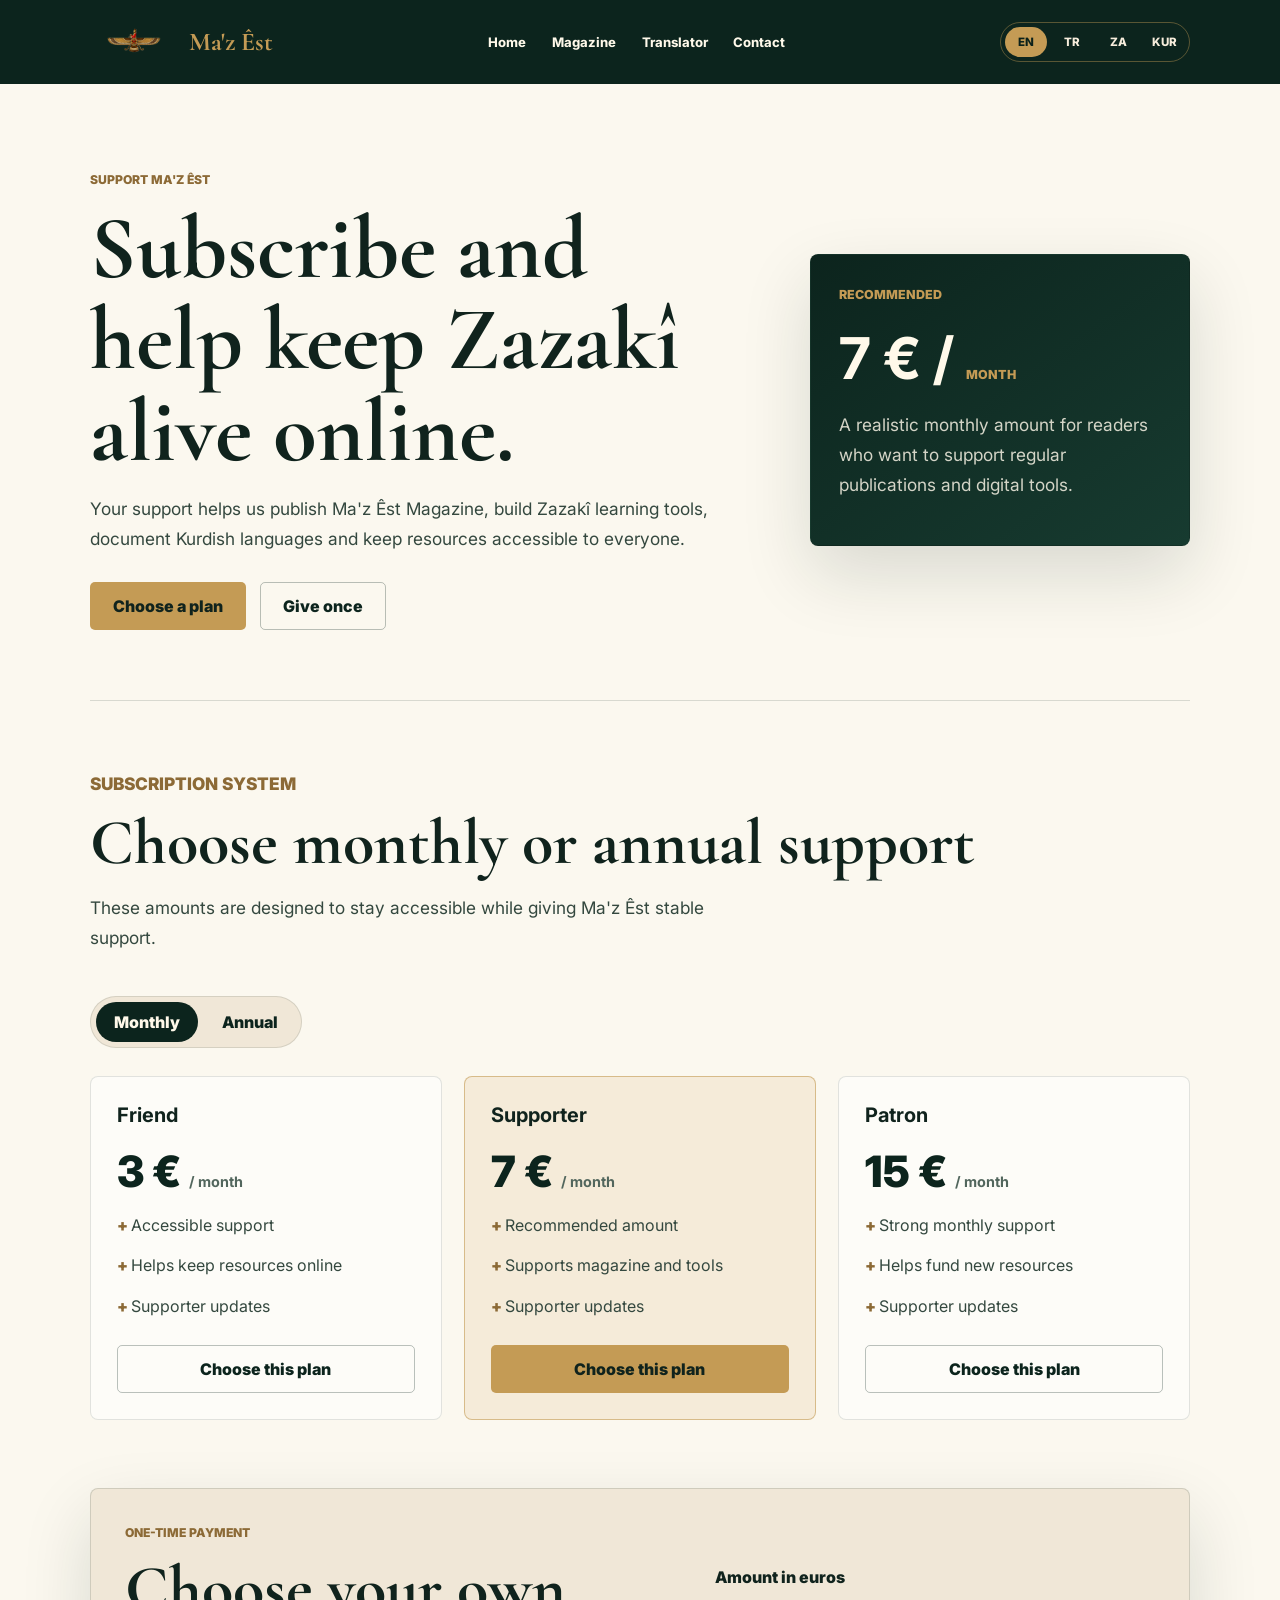
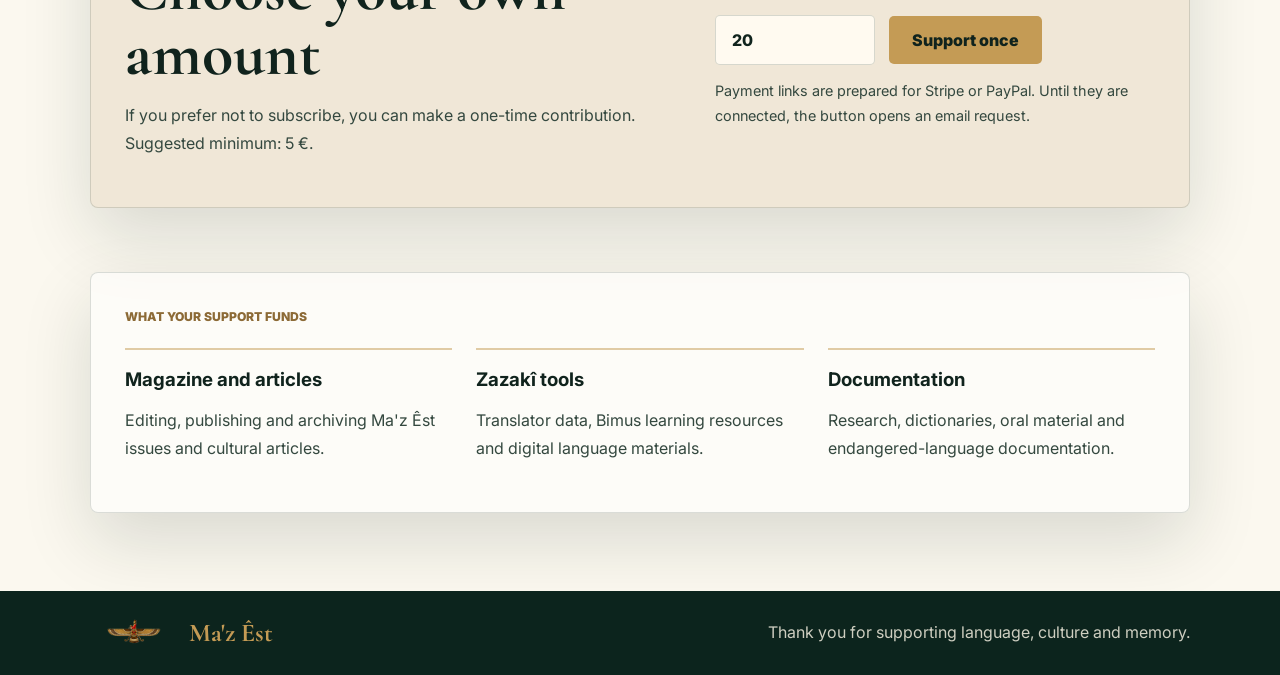
==== abonnement/index.html @ 2671dc8d "Add multilingual subscription page" ====
<!doctype html>
<html lang="en">
  <head>
    <meta charset="UTF-8" />
    <meta name="viewport" content="width=device-width, initial-scale=1.0" />
    <meta name="description" content="Subscribe to Ma'z Êst or make a one-time contribution to support Kurdish language documentation, Zazakî resources and cultural publications." />
    <title>Subscribe to Ma'z Êst</title>
    <link rel="preconnect" href="https://fonts.googleapis.com" />
    <link rel="preconnect" href="https://fonts.gstatic.com" crossorigin />
    <link href="https://fonts.googleapis.com/css2?family=Cormorant+Garamond:wght@600;700&family=Inter:wght@400;500;600;700;800&display=swap" rel="stylesheet" />
    <link rel="stylesheet" href="styles.css" />
  </head>
  <body>
    <header class="site-header">
      <a class="brand" href="../index.html" aria-label="Ma'z Êst home">
        <img src="../assets/logosans.png" alt="" />
        <span>Ma'z Êst</span>
      </a>
      <nav class="top-nav" aria-label="Main navigation">
        <a href="../index.html" data-copy="navHome">Home</a>
        <a href="../magazine.html" data-copy="navMagazine">Magazine</a>
        <a href="../translator.html" data-copy="navTranslator">Translator</a>
        <a href="../index.html#contact" data-copy="navContact">Contact</a>
      </nav>
      <div class="language-switch" aria-label="Language">
        <button type="button" class="active" data-lang="en">EN</button>
        <button type="button" data-lang="tr">TR</button>
        <button type="button" data-lang="za">ZA</button>
        <button type="button" data-lang="ku">KUR</button>
      </div>
    </header>

    <main>
      <section class="hero">
        <div>
          <p class="eyebrow" data-copy="heroEyebrow">Support Ma'z Êst</p>
          <h1 data-copy="heroTitle">Subscribe and help keep Zazakî alive online.</h1>
          <p data-copy="heroText">Your support helps us publish Ma'z Êst Magazine, build Zazakî learning tools, document Kurdish languages and keep resources accessible to everyone.</p>
          <div class="hero-actions">
            <a class="button primary" href="#plans" data-copy="heroCta">Choose a plan</a>
            <a class="button secondary" href="#one-time" data-copy="heroGift">Give once</a>
          </div>
        </div>
        <aside class="impact-card">
          <span data-copy="impactLabel">Recommended</span>
          <strong>7 € / <span data-copy="monthShort">month</span></strong>
          <p data-copy="impactText">A realistic monthly amount for readers who want to support regular publications and digital tools.</p>
        </aside>
      </section>

      <section class="plans-section" id="plans">
        <div class="section-head">
          <p class="eyebrow" data-copy="plansEyebrow">Subscription system</p>
          <h2 data-copy="plansTitle">Choose monthly or annual support</h2>
          <p data-copy="plansText">These amounts are designed to stay accessible while giving Ma'z Êst stable support.</p>
        </div>

        <div class="billing-tabs" role="tablist" aria-label="Billing period">
          <button class="active" type="button" data-billing="monthly" data-copy="monthly">Monthly</button>
          <button type="button" data-billing="annual" data-copy="annual">Annual</button>
        </div>

        <div class="plan-grid" data-plan-grid></div>
      </section>

      <section class="one-time" id="one-time">
        <div>
          <p class="eyebrow" data-copy="oneTimeEyebrow">One-time payment</p>
          <h2 data-copy="oneTimeTitle">Choose your own amount</h2>
          <p data-copy="oneTimeText">If you prefer not to subscribe, you can make a one-time contribution. Suggested minimum: 5 €.</p>
        </div>
        <form class="custom-amount-form">
          <label for="customAmount" data-copy="amountLabel">Amount in euros</label>
          <div class="amount-row">
            <input id="customAmount" name="amount" type="number" min="5" step="1" value="20" />
            <button class="button primary" type="submit" data-copy="supportOnce">Support once</button>
          </div>
          <p class="form-note" data-copy="paymentNote">Payment links are prepared for Stripe or PayPal. Until they are connected, the button opens an email request.</p>
        </form>
      </section>

      <section class="use-section">
        <p class="eyebrow" data-copy="useEyebrow">What your support funds</p>
        <div class="use-grid">
          <article><h3 data-copy="use1Title">Magazine and articles</h3><p data-copy="use1Text">Editing, publishing and archiving Ma'z Êst issues and cultural articles.</p></article>
          <article><h3 data-copy="use2Title">Zazakî tools</h3><p data-copy="use2Text">Translator data, Bimus learning resources and digital language materials.</p></article>
          <article><h3 data-copy="use3Title">Documentation</h3><p data-copy="use3Text">Research, dictionaries, oral material and endangered-language documentation.</p></article>
        </div>
      </section>
    </main>

    <footer>
      <a class="brand" href="../index.html"><img src="../assets/logosans.png" alt="" /><span>Ma'z Êst</span></a>
      <p data-copy="footerText">Thank you for supporting language, culture and memory.</p>
    </footer>

    <script src="script.js"></script>
  </body>
</html>
---- abonnement/styles.css ----
:root {
  --ink: #10231d;
  --pine: #0c241d;
  --pine-2: #173b30;
  --gold: #c49b55;
  --paper: #fbf8ef;
  --sand: #f0e7d7;
  --line: rgba(32, 56, 47, 0.16);
  --shadow: 0 28px 70px rgba(16, 35, 29, 0.14);
}

* {
  box-sizing: border-box;
}

body {
  margin: 0;
  color: var(--ink);
  background: var(--paper);
  font-family: Inter, system-ui, sans-serif;
}

a {
  color: inherit;
  text-decoration: none;
}

.site-header,
footer {
  display: grid;
  grid-template-columns: auto 1fr auto;
  align-items: center;
  gap: 24px;
  padding: 18px 7vw;
  color: #fff9ea;
  background: var(--pine);
}

.brand {
  display: inline-flex;
  align-items: center;
  gap: 10px;
  color: var(--gold);
  font-family: "Cormorant Garamond", Georgia, serif;
  font-size: clamp(1.45rem, 2vw, 2rem);
  font-weight: 700;
  line-height: 1;
}

.brand img {
  width: clamp(74px, 7vw, 104px);
  height: 48px;
  object-fit: contain;
}

.top-nav {
  display: flex;
  justify-content: center;
  gap: clamp(14px, 2vw, 28px);
  font-size: 0.82rem;
  font-weight: 750;
}

.top-nav a:hover {
  color: var(--gold);
}

.language-switch {
  display: inline-flex;
  gap: 4px;
  padding: 4px;
  border: 1px solid rgba(196, 155, 85, 0.42);
  border-radius: 999px;
}

.language-switch button {
  min-width: 42px;
  min-height: 30px;
  color: #f7eddc;
  background: transparent;
  border: 0;
  border-radius: 999px;
  cursor: pointer;
  font: inherit;
  font-size: 0.72rem;
  font-weight: 800;
}

.language-switch button.active {
  color: #0b211a;
  background: var(--gold);
}

main {
  width: min(1180px, 86vw);
  margin: 0 auto;
}

.hero {
  display: grid;
  grid-template-columns: minmax(0, 1fr) minmax(280px, 380px);
  gap: 56px;
  align-items: center;
  padding: 86px 0 70px;
}

.eyebrow {
  margin: 0 0 12px;
  color: #8c6a36;
  font-size: 0.76rem;
  font-weight: 850;
  text-transform: uppercase;
}

h1,
h2,
h3 {
  margin: 0;
}

h1,
h2 {
  font-family: "Cormorant Garamond", Georgia, serif;
  line-height: 1.02;
}

h1 {
  max-width: 780px;
  font-size: clamp(3.25rem, 7vw, 7rem);
}

h2 {
  font-size: clamp(2.35rem, 5vw, 4.8rem);
}

p {
  color: #34483f;
  line-height: 1.72;
}

.hero p:not(.eyebrow),
.section-head p {
  max-width: 650px;
  font-size: 1.08rem;
}

.hero-actions,
.amount-row {
  display: flex;
  flex-wrap: wrap;
  gap: 14px;
  align-items: center;
  margin-top: 28px;
}

.button {
  display: inline-flex;
  min-height: 48px;
  align-items: center;
  justify-content: center;
  padding: 0 22px;
  border: 1px solid transparent;
  border-radius: 5px;
  cursor: pointer;
  font: inherit;
  font-weight: 850;
}

.button.primary {
  color: #10231d;
  background: var(--gold);
}

.button.secondary {
  color: var(--pine);
  background: transparent;
  border-color: rgba(12, 36, 29, 0.28);
}

.impact-card,
.one-time,
.use-section {
  border: 1px solid var(--line);
  border-radius: 8px;
  box-shadow: var(--shadow);
}

.impact-card {
  padding: 28px;
  color: #fff9ea;
  background: linear-gradient(145deg, var(--pine), var(--pine-2));
}

.impact-card span {
  color: var(--gold);
  font-size: 0.78rem;
  font-weight: 850;
  text-transform: uppercase;
}

.impact-card strong {
  display: block;
  margin: 20px 0 12px;
  font-size: clamp(2.4rem, 4.5vw, 4rem);
}

.impact-card p {
  color: rgba(255, 249, 234, 0.82);
}

.plans-section {
  padding: 68px 0;
  border-top: 1px solid var(--line);
}

.billing-tabs {
  display: inline-flex;
  gap: 6px;
  margin: 26px 0 28px;
  padding: 5px;
  background: var(--sand);
  border: 1px solid rgba(32, 56, 47, 0.13);
  border-radius: 999px;
}

.billing-tabs button {
  min-height: 40px;
  padding: 0 18px;
  color: var(--pine);
  background: transparent;
  border: 0;
  border-radius: 999px;
  cursor: pointer;
  font: inherit;
  font-weight: 850;
}

.billing-tabs button.active {
  color: #fff9ea;
  background: var(--pine);
}

.plan-grid {
  display: grid;
  grid-template-columns: repeat(3, minmax(0, 1fr));
  gap: 22px;
}

.plan-card {
  display: grid;
  gap: 18px;
  padding: 26px;
  background: rgba(255, 255, 255, 0.56);
  border: 1px solid rgba(32, 56, 47, 0.13);
  border-radius: 8px;
}

.plan-card.recommended {
  background: #f5ebd9;
  border-color: rgba(196, 155, 85, 0.6);
}

.plan-card h3 {
  font-size: 1.25rem;
}

.plan-price {
  color: var(--pine);
  font-size: 2.7rem;
  font-weight: 850;
}

.plan-price span {
  color: #52665d;
  font-size: 0.9rem;
  font-weight: 700;
}

.plan-card ul {
  display: grid;
  gap: 10px;
  min-height: 112px;
  margin: 0;
  padding: 0;
  color: #34483f;
  list-style: none;
}

.plan-card li::before {
  content: "+ ";
  color: #8c6a36;
  font-weight: 900;
}

.one-time {
  display: grid;
  grid-template-columns: minmax(0, 1fr) minmax(280px, 440px);
  gap: 34px;
  align-items: center;
  padding: 34px;
  background: var(--sand);
}

.custom-amount-form label {
  display: block;
  margin-bottom: 8px;
  font-weight: 850;
}

.custom-amount-form input {
  width: 160px;
  min-height: 50px;
  padding: 0 16px;
  color: var(--ink);
  background: #fffaf0;
  border: 1px solid rgba(32, 56, 47, 0.18);
  border-radius: 5px;
  font: inherit;
  font-weight: 800;
}

.form-note {
  margin-bottom: 0;
  font-size: 0.9rem;
}

.use-section {
  margin: 64px 0 78px;
  padding: 34px;
  background: rgba(255, 255, 255, 0.54);
}

.use-grid {
  display: grid;
  grid-template-columns: repeat(3, minmax(0, 1fr));
  gap: 24px;
  margin-top: 20px;
}

.use-grid article {
  padding-top: 18px;
  border-top: 2px solid rgba(196, 155, 85, 0.5);
}

footer {
  grid-template-columns: auto 1fr;
}

footer p {
  justify-self: end;
  margin: 0;
  color: rgba(255, 249, 234, 0.8);
}

@media (max-width: 920px) {
  .site-header {
    grid-template-columns: 1fr auto;
  }

  .top-nav {
    grid-column: 1 / -1;
    order: 3;
    justify-content: flex-start;
    overflow-x: auto;
  }

  .hero,
  .one-time {
    grid-template-columns: 1fr;
  }

  .plan-grid,
  .use-grid {
    grid-template-columns: 1fr;
  }
}

@media (max-width: 620px) {
  .site-header,
  footer {
    padding-inline: 22px;
  }

  main {
    width: min(100% - 44px, 560px);
  }

  .hero {
    padding-top: 54px;
  }

  h1 {
    font-size: clamp(2.8rem, 15vw, 4.4rem);
  }

  .one-time,
  .use-section {
    padding: 24px;
  }

  footer {
    grid-template-columns: 1fr;
  }

  footer p {
    justify-self: start;
  }
}
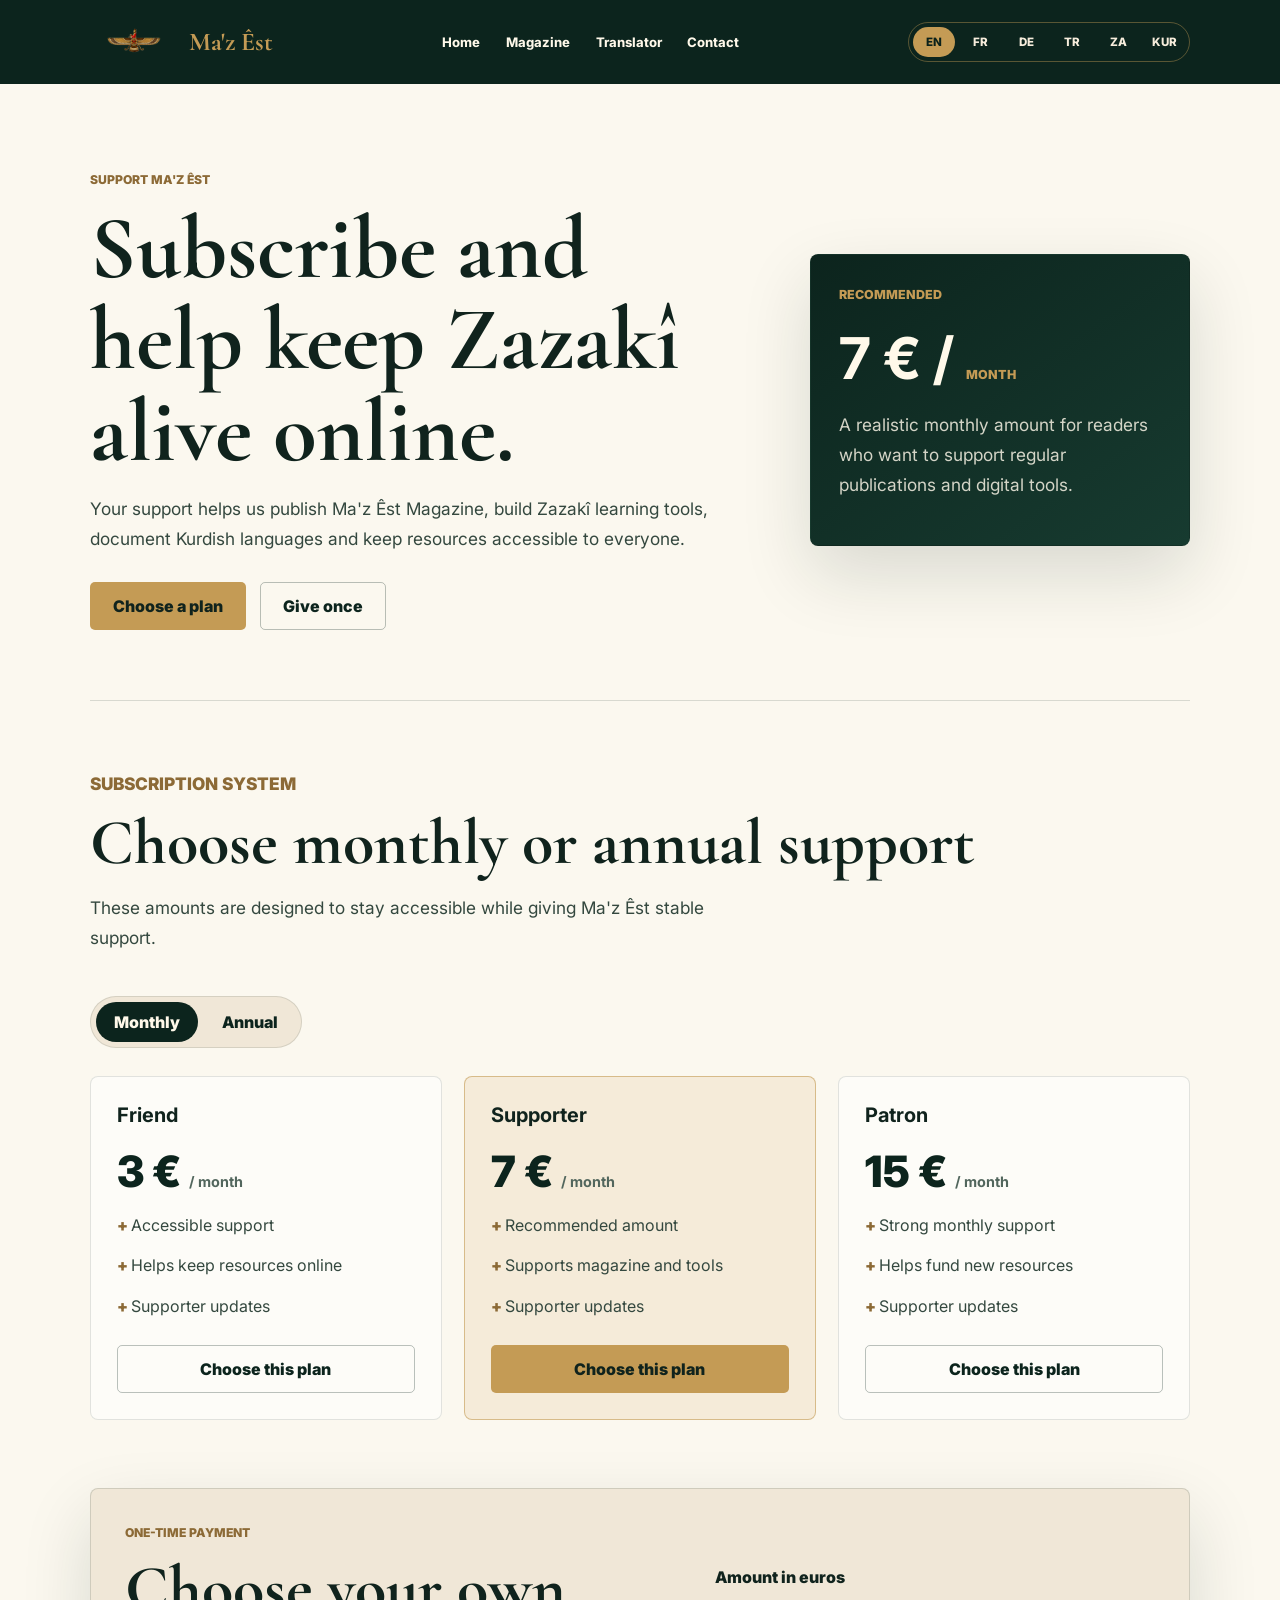
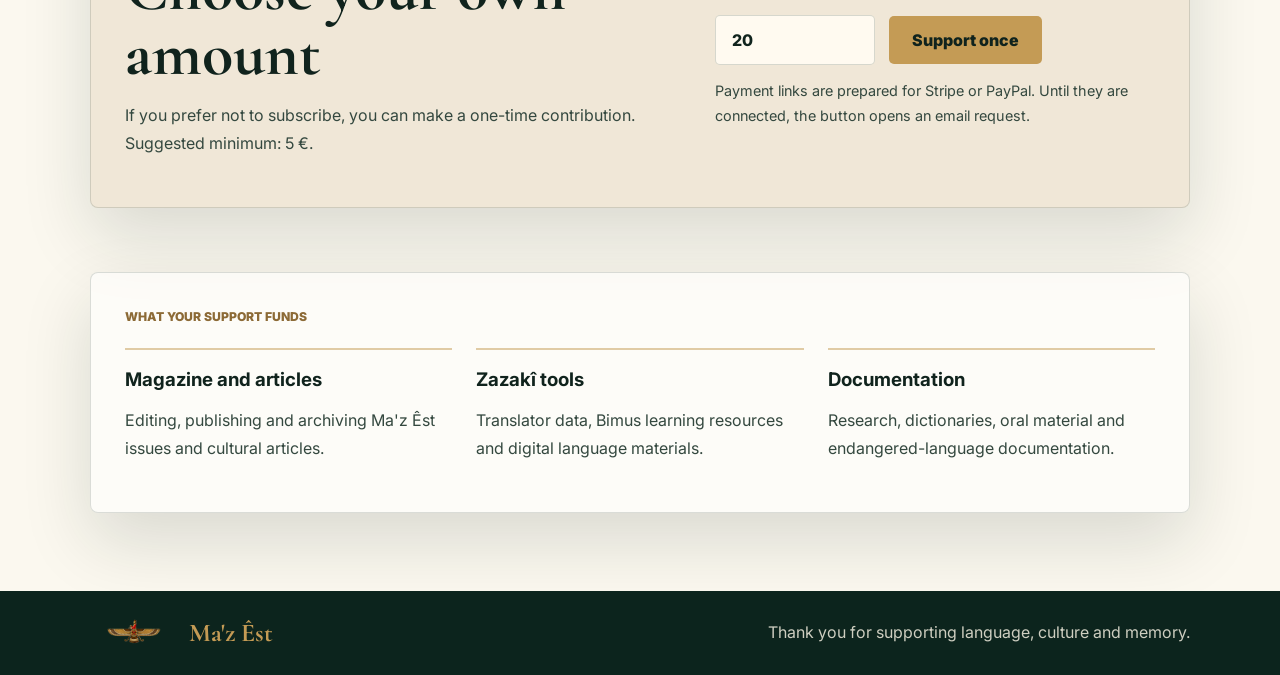
==== commit 736840f1: "Auto-detect visitor language" ====
--- a/abonnement/index.html
+++ b/abonnement/index.html
@@ -24,6 +24,8 @@
       </nav>
       <div class="language-switch" aria-label="Language">
         <button type="button" class="active" data-lang="en">EN</button>
+        <button type="button" data-lang="fr">FR</button>
+        <button type="button" data-lang="de">DE</button>
         <button type="button" data-lang="tr">TR</button>
         <button type="button" data-lang="za">ZA</button>
         <button type="button" data-lang="ku">KUR</button>
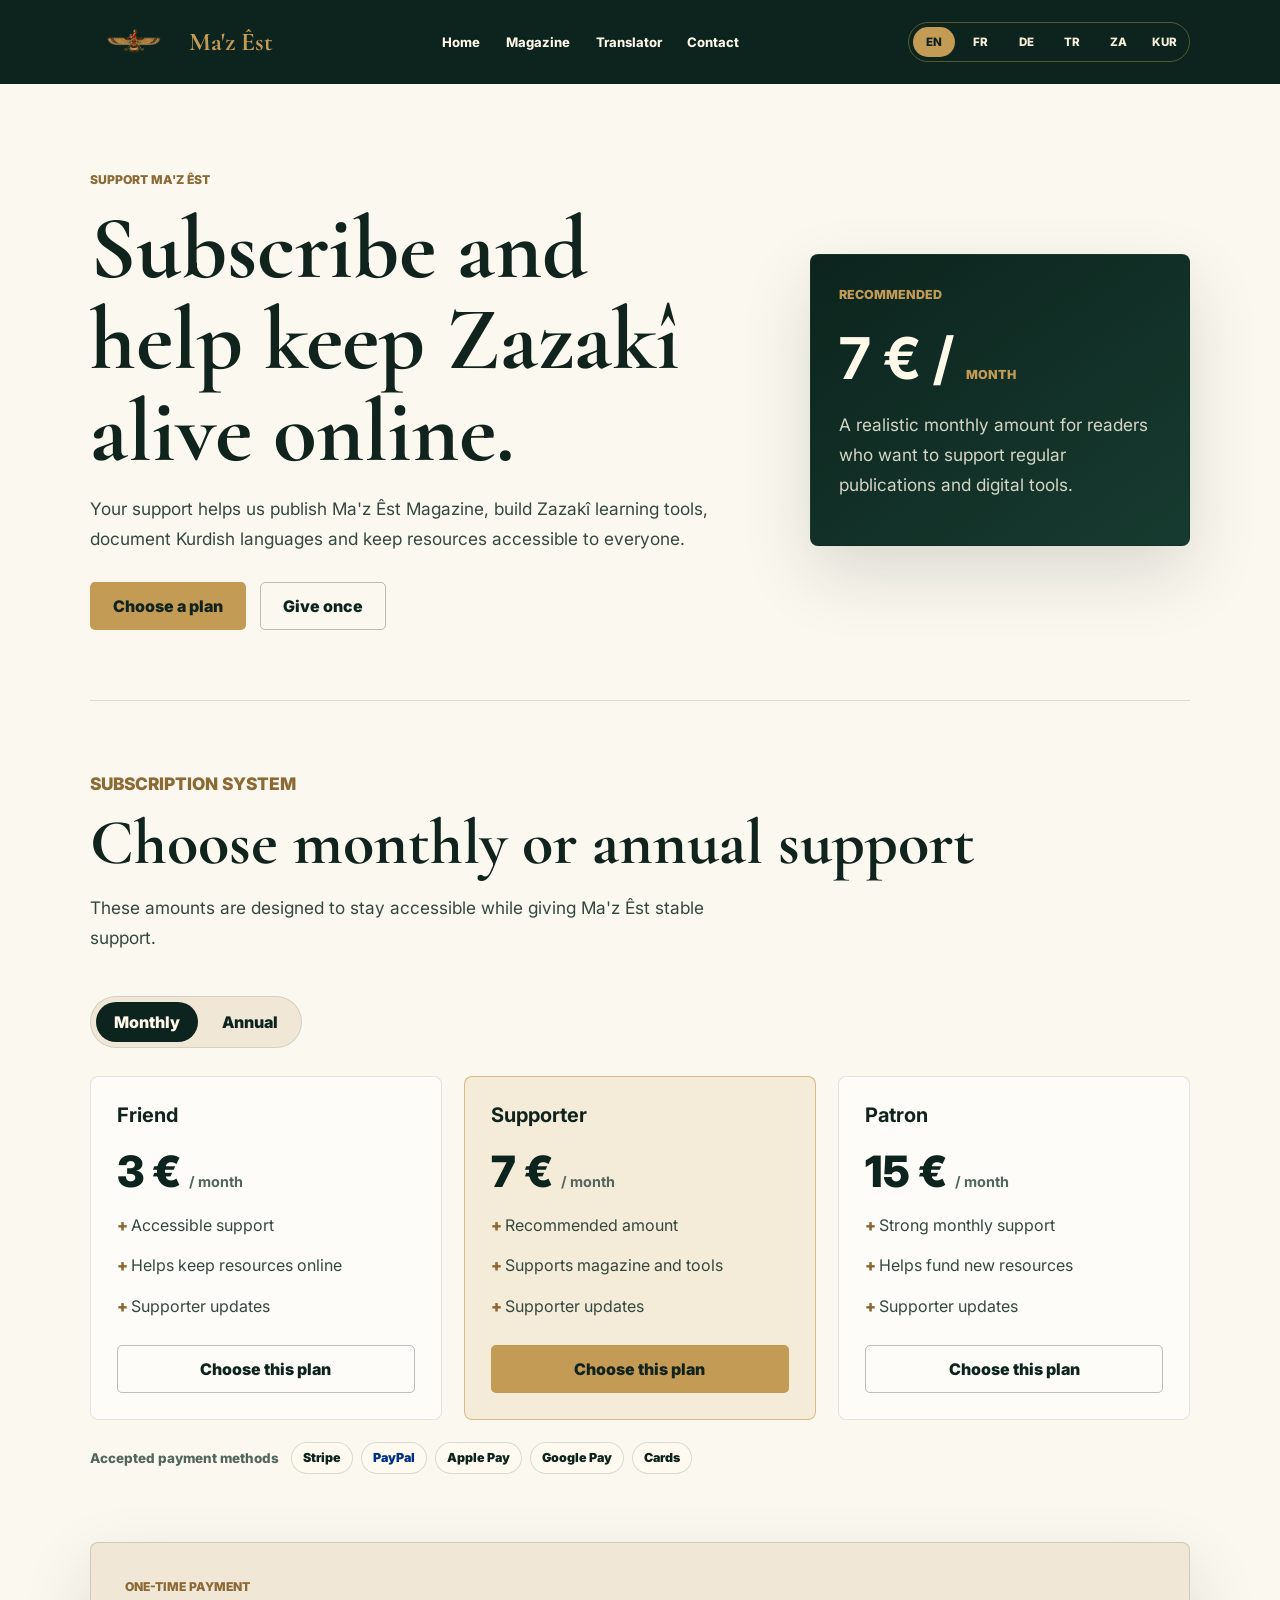
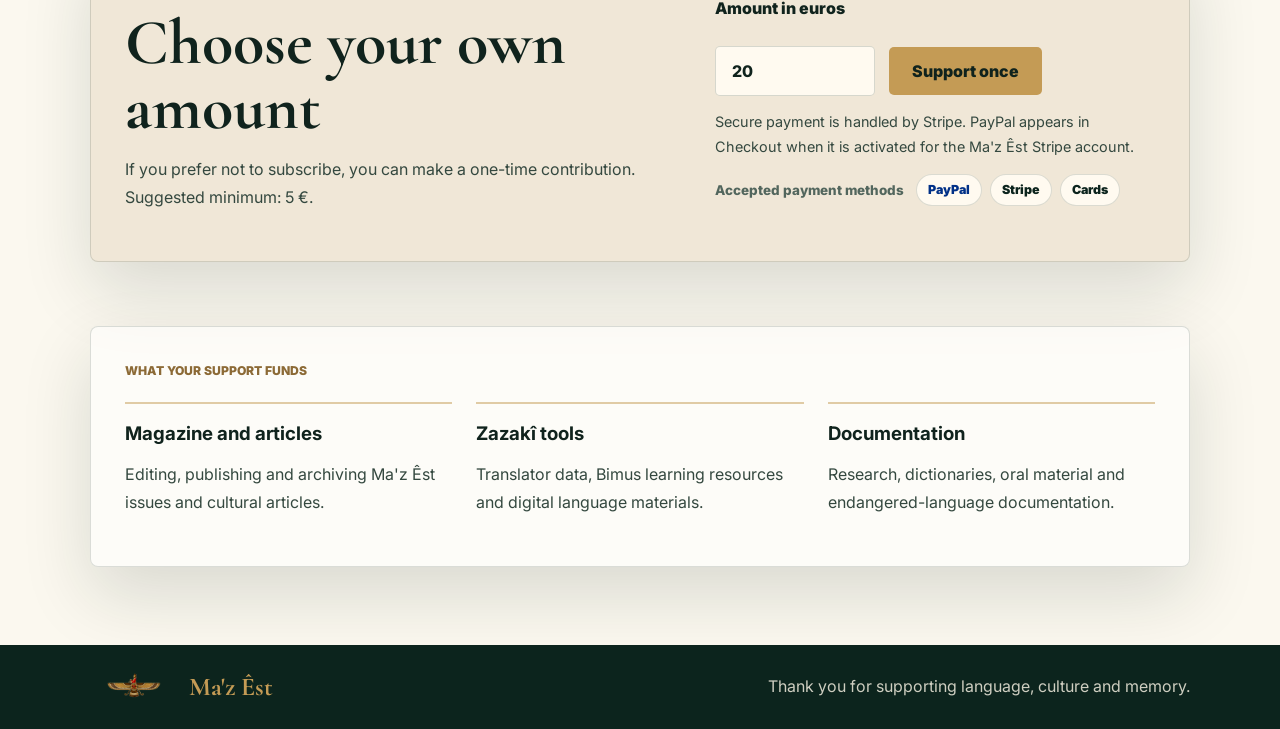
==== commit 3e62ace1: "Show PayPal payment option" ====
--- a/abonnement/index.html
+++ b/abonnement/index.html
@@ -63,6 +63,14 @@
         </div>
 
         <div class="plan-grid" data-plan-grid></div>
+        <div class="payment-methods" aria-label="Accepted payment methods">
+          <span data-copy="paymentMethodsLabel">Accepted payment methods</span>
+          <strong>Stripe</strong>
+          <strong class="paypal-badge">PayPal</strong>
+          <strong>Apple Pay</strong>
+          <strong>Google Pay</strong>
+          <strong data-copy="cardsLabel">Cards</strong>
+        </div>
       </section>
 
       <section class="one-time" id="one-time">
@@ -78,6 +86,12 @@
             <button class="button primary" type="submit" data-copy="supportOnce">Support once</button>
           </div>
           <p class="form-note" data-copy="paymentNote">Payment links are prepared for Stripe or PayPal. Until they are connected, the button opens an email request.</p>
+          <div class="payment-methods compact" aria-label="Accepted payment methods">
+            <span data-copy="paymentMethodsLabel">Accepted payment methods</span>
+            <strong class="paypal-badge">PayPal</strong>
+            <strong>Stripe</strong>
+            <strong data-copy="cardsLabel">Cards</strong>
+          </div>
         </form>
       </section>
 
--- a/abonnement/styles.css
+++ b/abonnement/styles.css
@@ -292,6 +292,42 @@
   font-weight: 900;
 }
 
+.payment-methods {
+  display: flex;
+  flex-wrap: wrap;
+  gap: 8px;
+  align-items: center;
+  margin-top: 22px;
+}
+
+.payment-methods span {
+  margin-right: 4px;
+  color: #52665d;
+  font-size: 0.84rem;
+  font-weight: 800;
+}
+
+.payment-methods strong {
+  display: inline-flex;
+  min-height: 32px;
+  align-items: center;
+  padding: 0 11px;
+  color: var(--pine);
+  background: #fffaf0;
+  border: 1px solid rgba(32, 56, 47, 0.16);
+  border-radius: 999px;
+  font-size: 0.78rem;
+  font-weight: 900;
+}
+
+.payment-methods .paypal-badge {
+  color: #003087;
+}
+
+.payment-methods.compact {
+  margin-top: 14px;
+}
+
 .one-time {
   display: grid;
   grid-template-columns: minmax(0, 1fr) minmax(280px, 440px);
